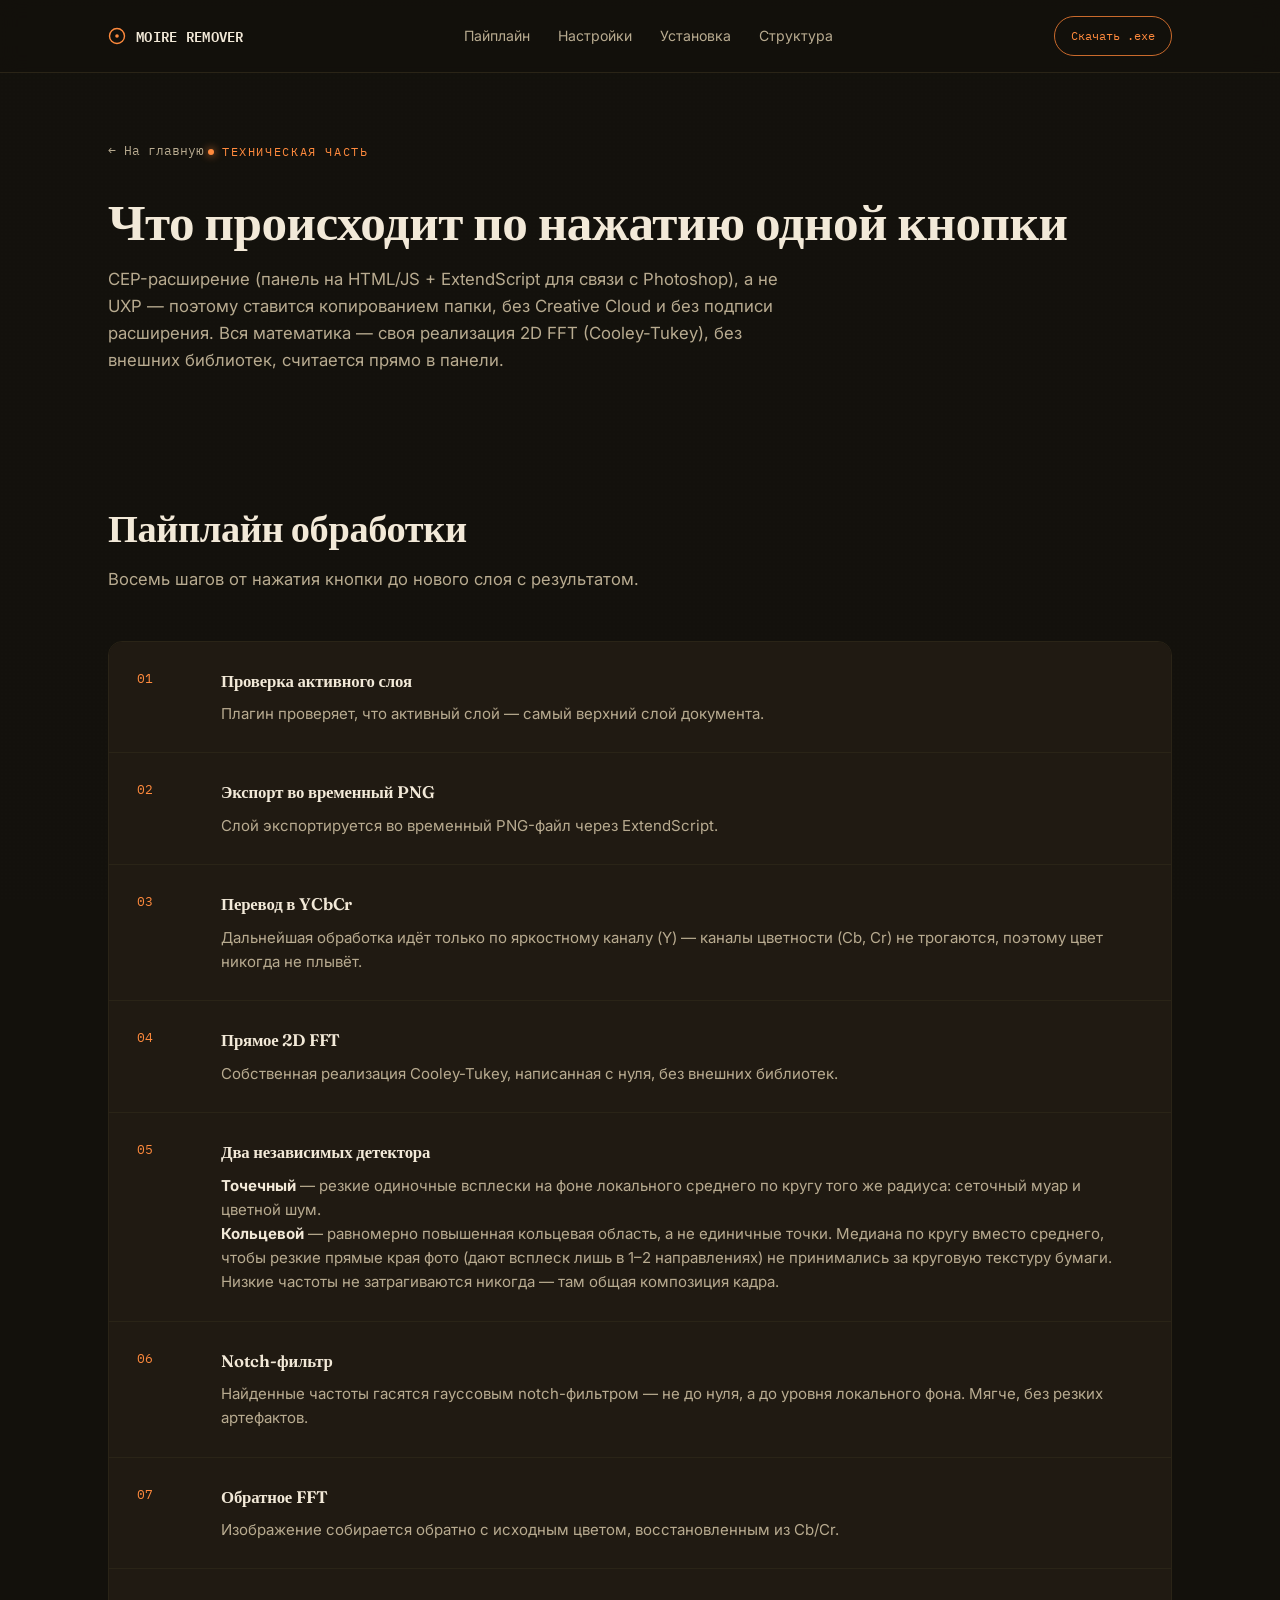
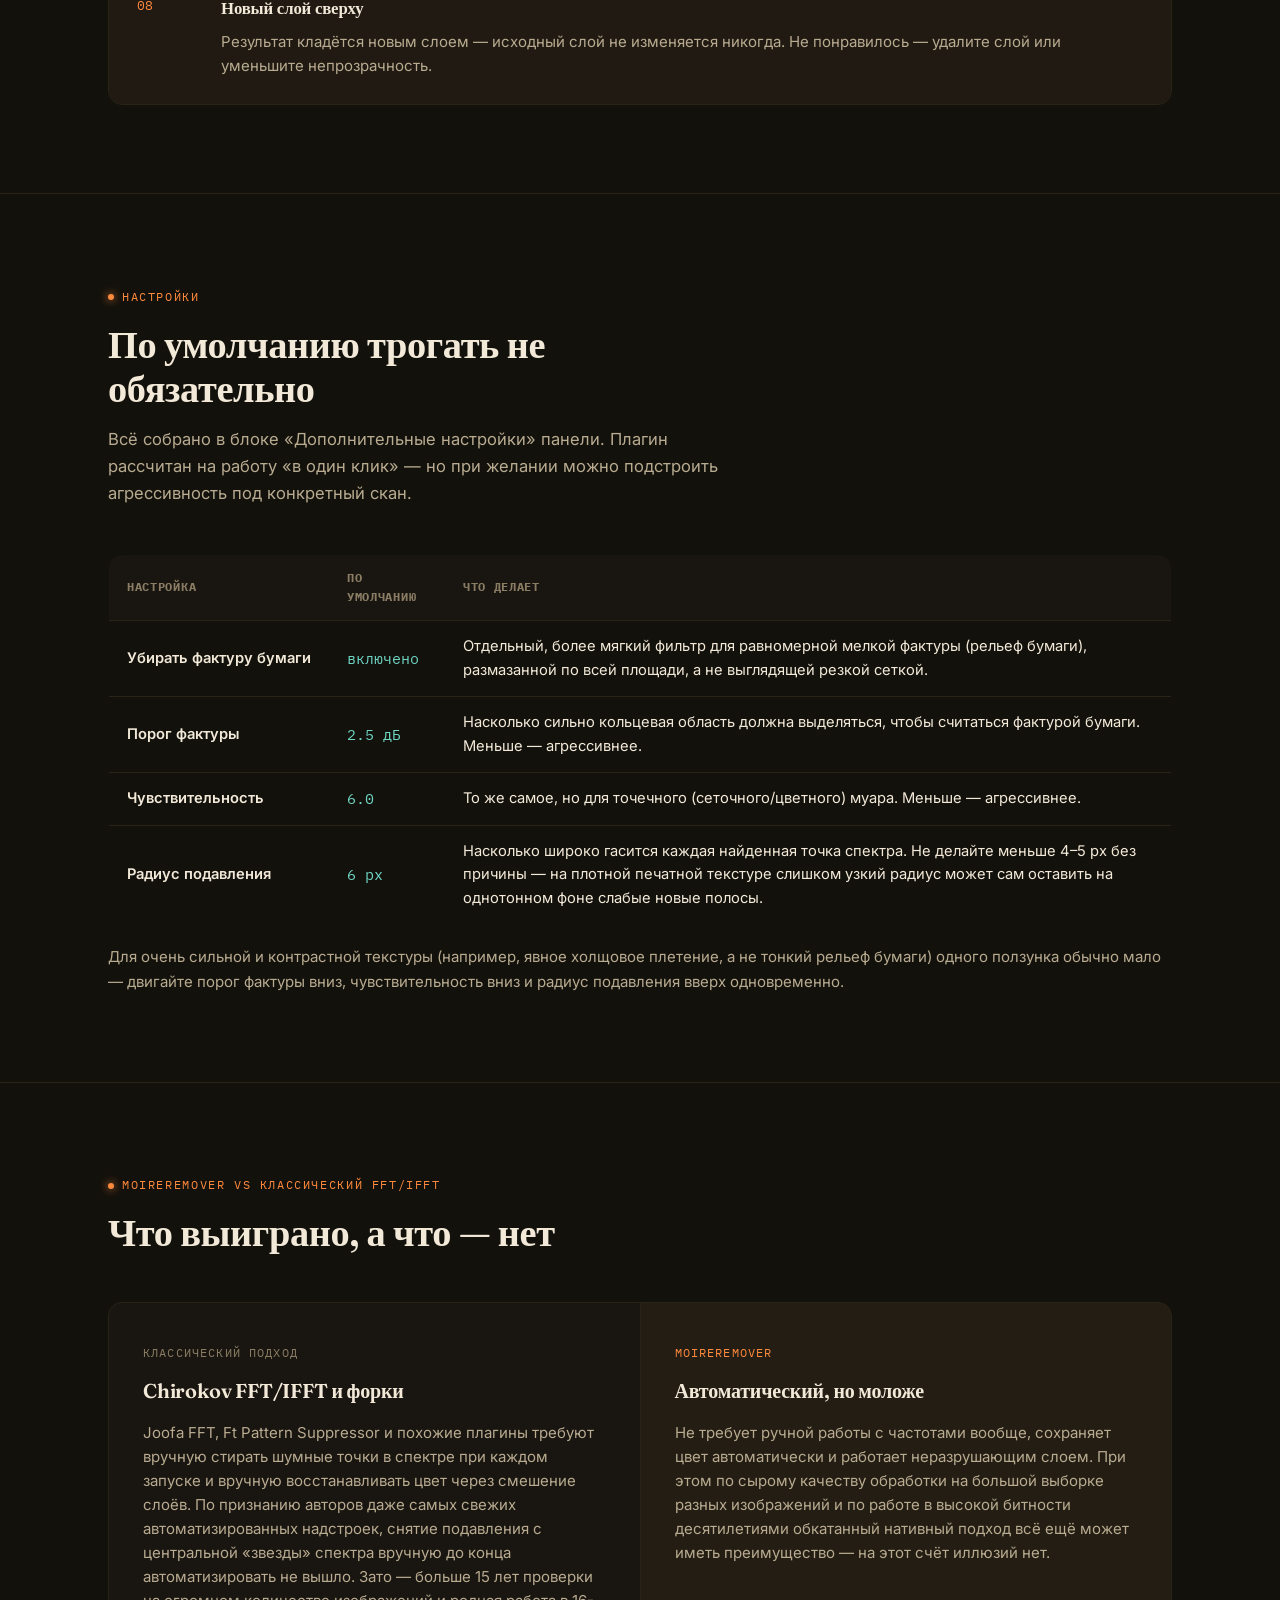
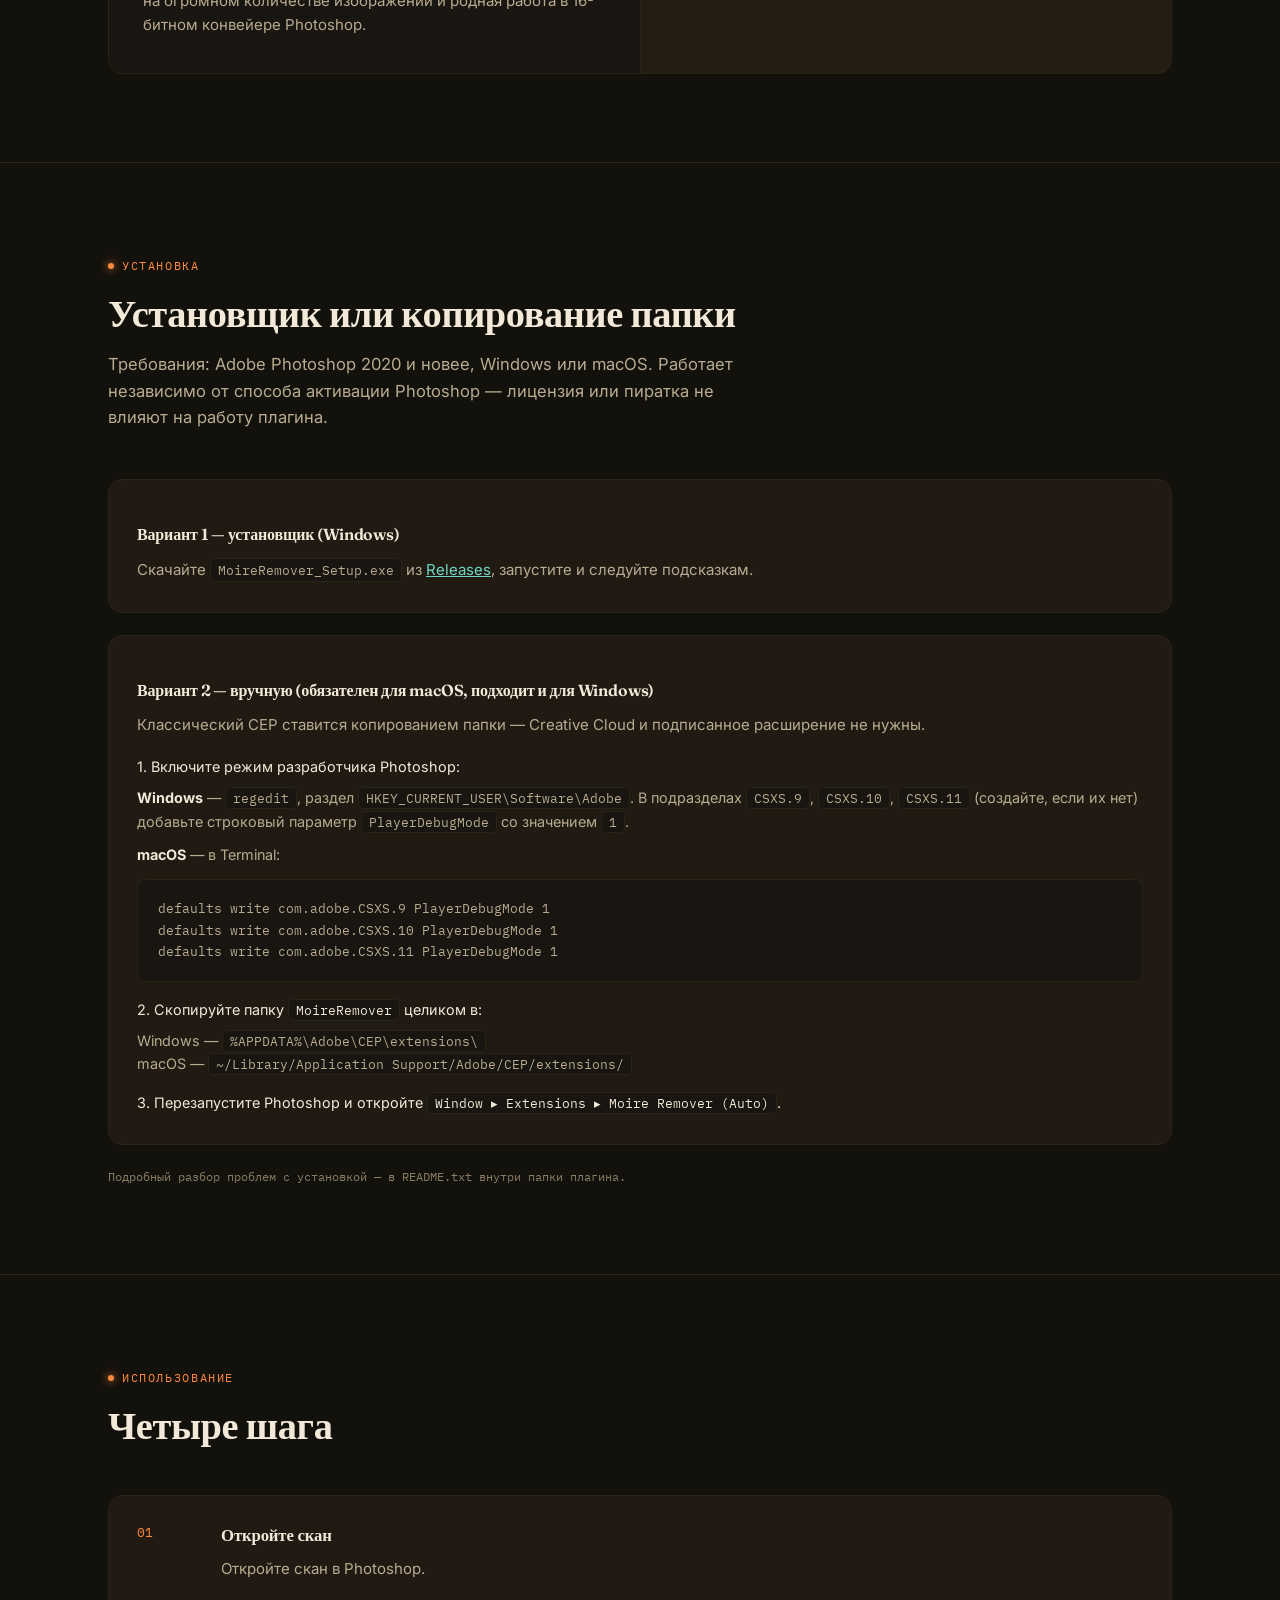
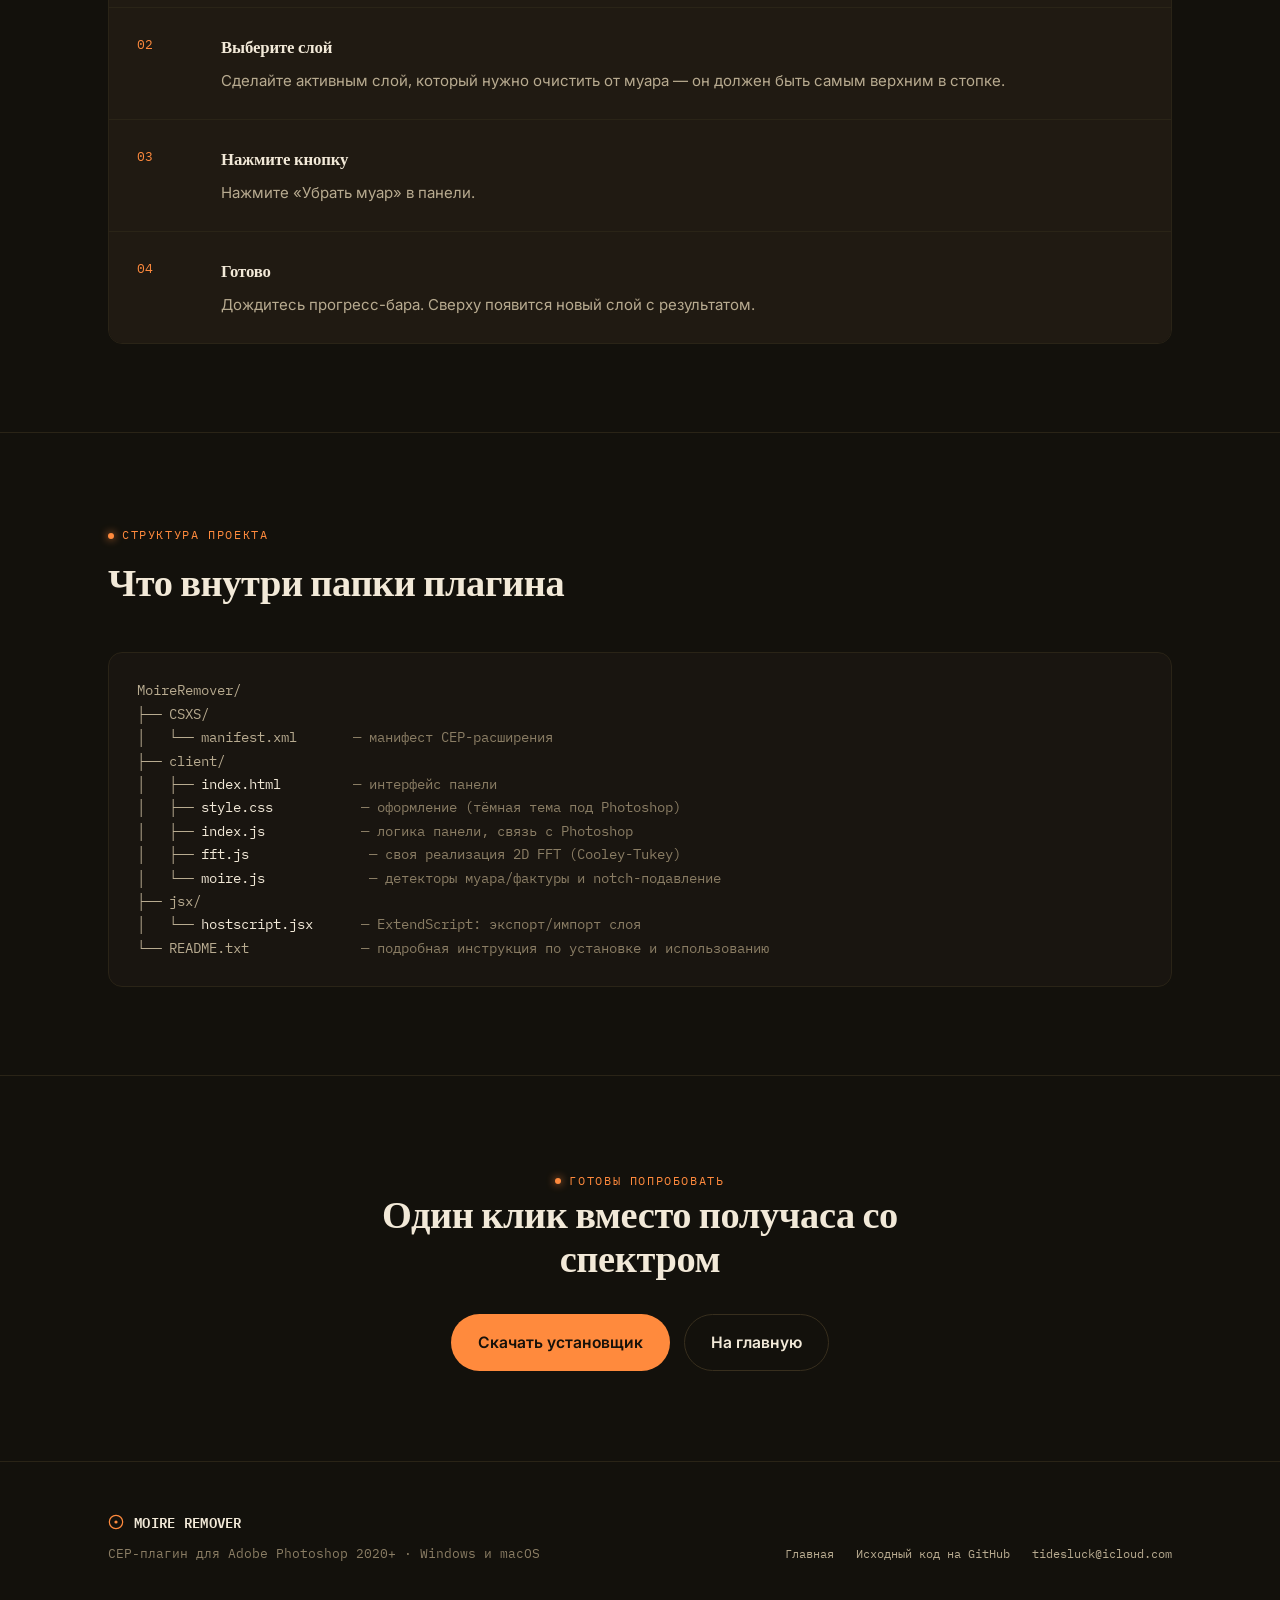
==== tech.html @ 836b85b0 "Add files via upload" ====
<!DOCTYPE html>
<html lang="ru">
<head>
<meta charset="UTF-8">
<meta name="viewport" content="width=device-width, initial-scale=1.0">
<title>Как устроен MoireRemover — техническая часть</title>
<meta name="description" content="Архитектура CEP-плагина MoireRemover: 2D FFT, точечный и кольцевой детекторы муара, notch-фильтр, настройки и установка.">
<link rel="preconnect" href="https://fonts.googleapis.com">
<link rel="preconnect" href="https://fonts.gstatic.com" crossorigin>
<link href="https://fonts.googleapis.com/css2?family=Fraunces:opsz,wght@9..144,380..620&family=Inter:wght@400;500;600;700&family=IBM+Plex+Mono:wght@400;500;600&display=swap" rel="stylesheet">
<link rel="stylesheet" href="style.css">
</head>
<body>

<nav class="nav">
  <div class="wrap">
    <a href="index.html" class="nav-logo">
      <span class="dot-mark">
        <svg width="18" height="18" viewBox="0 0 18 18"><circle cx="9" cy="9" r="7.5" fill="none" stroke="var(--amber)" stroke-width="1.4"/><circle cx="9" cy="9" r="1.8" fill="var(--amber)"/></svg>
      </span>
      MOIRE&nbsp;REMOVER
    </a>
    <ul class="nav-links">
      <li><a href="#pipeline">Пайплайн</a></li>
      <li><a href="#settings">Настройки</a></li>
      <li><a href="#install">Установка</a></li>
      <li><a href="#structure">Структура</a></li>
    </ul>
    <a class="nav-cta" data-download href="#" download>Скачать .exe</a>
  </div>
</nav>

<header class="tech-hero">
  <div class="wrap">
    <a class="back-link" href="index.html">← На главную</a>
    <span class="eyebrow">Техническая часть</span>
    <h1>Что происходит по нажатию одной кнопки</h1>
    <p>CEP-расширение (панель на HTML/JS + ExtendScript для связи с
      Photoshop), а не UXP — поэтому ставится копированием папки, без
      Creative Cloud и без подписи расширения. Вся математика — своя
      реализация 2D FFT (Cooley-Tukey), без внешних библиотек, считается
      прямо в панели.</p>
  </div>
</header>

<main>
  <section id="pipeline">
    <div class="wrap">
      <div class="section-head reveal">
        <h2>Пайплайн обработки</h2>
        <p>Восемь шагов от нажатия кнопки до нового слоя с результатом.</p>
      </div>
      <div class="flow reveal">
        <div class="flow-step">
          <div class="num"></div>
          <div>
            <h3>Проверка активного слоя</h3>
            <p>Плагин проверяет, что активный слой — самый верхний слой документа.</p>
          </div>
        </div>
        <div class="flow-step">
          <div class="num"></div>
          <div>
            <h3>Экспорт во временный PNG</h3>
            <p>Слой экспортируется во временный PNG-файл через ExtendScript.</p>
          </div>
        </div>
        <div class="flow-step">
          <div class="num"></div>
          <div>
            <h3>Перевод в YCbCr</h3>
            <p>Дальнейшая обработка идёт только по яркостному каналу (Y) —
              каналы цветности (Cb, Cr) не трогаются, поэтому цвет никогда не плывёт.</p>
          </div>
        </div>
        <div class="flow-step">
          <div class="num"></div>
          <div>
            <h3>Прямое 2D FFT</h3>
            <p>Собственная реализация Cooley-Tukey, написанная с нуля, без внешних библиотек.</p>
          </div>
        </div>
        <div class="flow-step">
          <div class="num"></div>
          <div>
            <h3>Два независимых детектора</h3>
            <p><b style="color:var(--ink)">Точечный</b> — резкие одиночные всплески на фоне
              локального среднего по кругу того же радиуса: сеточный муар и цветной шум.<br>
              <b style="color:var(--ink)">Кольцевой</b> — равномерно повышенная кольцевая
              область, а не единичные точки. Медиана по кругу вместо среднего, чтобы
              резкие прямые края фото (дают всплеск лишь в 1–2 направлениях) не принимались
              за круговую текстуру бумаги. Низкие частоты не затрагиваются никогда — там
              общая композиция кадра.</p>
          </div>
        </div>
        <div class="flow-step">
          <div class="num"></div>
          <div>
            <h3>Notch-фильтр</h3>
            <p>Найденные частоты гасятся гауссовым notch-фильтром — не до нуля, а до уровня
              локального фона. Мягче, без резких артефактов.</p>
          </div>
        </div>
        <div class="flow-step">
          <div class="num"></div>
          <div>
            <h3>Обратное FFT</h3>
            <p>Изображение собирается обратно с исходным цветом, восстановленным из Cb/Cr.</p>
          </div>
        </div>
        <div class="flow-step">
          <div class="num"></div>
          <div>
            <h3>Новый слой сверху</h3>
            <p>Результат кладётся новым слоем — исходный слой не изменяется никогда.
              Не понравилось — удалите слой или уменьшите непрозрачность.</p>
          </div>
        </div>
      </div>
    </div>
  </section>

  <hr class="divider">

  <section id="settings">
    <div class="wrap">
      <div class="section-head reveal">
        <span class="eyebrow">Настройки</span>
        <h2>По умолчанию трогать не обязательно</h2>
        <p>Всё собрано в блоке «Дополнительные настройки» панели. Плагин
          рассчитан на работу «в один клик» — но при желании можно
          подстроить агрессивность под конкретный скан.</p>
      </div>
      <table class="spec-table reveal">
        <thead>
          <tr><th>Настройка</th><th>По умолчанию</th><th>Что делает</th></tr>
        </thead>
        <tbody>
          <tr>
            <td>Убирать фактуру бумаги</td>
            <td class="mono">включено</td>
            <td>Отдельный, более мягкий фильтр для равномерной мелкой фактуры (рельеф
              бумаги), размазанной по всей площади, а не выглядящей резкой сеткой.</td>
          </tr>
          <tr>
            <td>Порог фактуры</td>
            <td class="mono">2.5 дБ</td>
            <td>Насколько сильно кольцевая область должна выделяться, чтобы считаться
              фактурой бумаги. Меньше — агрессивнее.</td>
          </tr>
          <tr>
            <td>Чувствительность</td>
            <td class="mono">6.0</td>
            <td>То же самое, но для точечного (сеточного/цветного) муара. Меньше — агрессивнее.</td>
          </tr>
          <tr>
            <td>Радиус подавления</td>
            <td class="mono">6 px</td>
            <td>Насколько широко гасится каждая найденная точка спектра. Не делайте
              меньше 4–5 px без причины — на плотной печатной текстуре слишком узкий
              радиус может сам оставить на однотонном фоне слабые новые полосы.</td>
          </tr>
        </tbody>
      </table>
      <p class="reveal" style="margin-top:20px; font-size:0.94rem;">
        Для очень сильной и контрастной текстуры (например, явное холщовое плетение,
        а не тонкий рельеф бумаги) одного ползунка обычно мало — двигайте порог
        фактуры вниз, чувствительность вниз и радиус подавления вверх одновременно.
      </p>
    </div>
  </section>

  <hr class="divider">

  <section id="vs-classic">
    <div class="wrap">
      <div class="section-head reveal">
        <span class="eyebrow">MoireRemover vs классический FFT/IFFT</span>
        <h2>Что выиграно, а что — нет</h2>
      </div>
      <div class="split reveal">
        <div class="split-col">
          <span class="tag">Классический подход</span>
          <h3>Chirokov FFT/IFFT и форки</h3>
          <p style="margin-top:14px; font-size:0.94rem;">Joofa FFT, Ft Pattern Suppressor и
            похожие плагины требуют вручную стирать шумные точки в спектре при каждом
            запуске и вручную восстанавливать цвет через смешение слоёв. По признанию
            авторов даже самых свежих автоматизированных надстроек, снятие подавления
            с центральной «звезды» спектра вручную до конца автоматизировать не вышло.
            Зато — больше 15 лет проверки на огромном количестве изображений и родная
            работа в 16-битном конвейере Photoshop.</p>
        </div>
        <div class="split-col is-new">
          <span class="tag">MoireRemover</span>
          <h3>Автоматический, но моложе</h3>
          <p style="margin-top:14px; font-size:0.94rem;">Не требует ручной работы с
            частотами вообще, сохраняет цвет автоматически и работает неразрушающим
            слоем. При этом по сырому качеству обработки на большой выборке разных
            изображений и по работе в высокой битности десятилетиями обкатанный
            нативный подход всё ещё может иметь преимущество — на этот счёт иллюзий нет.</p>
        </div>
      </div>
    </div>
  </section>

  <hr class="divider">

  <section id="install">
    <div class="wrap">
      <div class="section-head reveal">
        <span class="eyebrow">Установка</span>
        <h2>Установщик или копирование папки</h2>
        <p>Требования: Adobe Photoshop 2020 и новее, Windows или macOS.
          Работает независимо от способа активации Photoshop — лицензия
          или пиратка не влияют на работу плагина.</p>
      </div>

      <div class="install-steps reveal">
        <div class="cap-card">
          <h3>Вариант 1 — установщик (Windows)</h3>
          <p style="margin-top:10px; font-size:0.94rem;">Скачайте
            <span class="inline-code">MoireRemover_Setup.exe</span> из
            <a data-releases href="#" style="color:var(--cyan)">Releases</a>,
            запустите и следуйте подсказкам.</p>
        </div>

        <div class="cap-card">
          <h3>Вариант 2 — вручную (обязателен для macOS, подходит и для Windows)</h3>
          <p style="margin-top:10px; font-size:0.94rem;">Классический CEP ставится
            копированием папки — Creative Cloud и подписанное расширение не нужны.</p>

          <p style="margin-top:18px; font-size:0.9rem; color:var(--ink);">1. Включите режим разработчика Photoshop:</p>
          <p style="margin-top:8px; font-size:0.9rem;"><b style="color:var(--ink);">Windows</b> —
            <span class="inline-code">regedit</span>, раздел
            <span class="inline-code">HKEY_CURRENT_USER\Software\Adobe</span>. В подразделах
            <span class="inline-code">CSXS.9</span>, <span class="inline-code">CSXS.10</span>,
            <span class="inline-code">CSXS.11</span> (создайте, если их нет) добавьте
            строковый параметр <span class="inline-code">PlayerDebugMode</span> со значением
            <span class="inline-code">1</span>.</p>
          <p style="margin-top:10px; font-size:0.9rem;"><b style="color:var(--ink);">macOS</b> — в Terminal:</p>
<pre>defaults write com.adobe.CSXS.9 PlayerDebugMode 1
defaults write com.adobe.CSXS.10 PlayerDebugMode 1
defaults write com.adobe.CSXS.11 PlayerDebugMode 1</pre>

          <p style="margin-top:16px; font-size:0.9rem; color:var(--ink);">2. Скопируйте папку
            <span class="inline-code">MoireRemover</span> целиком в:</p>
          <p style="margin-top:8px; font-size:0.9rem;">Windows —
            <span class="inline-code">%APPDATA%\Adobe\CEP\extensions\</span><br>
            macOS —
            <span class="inline-code">~/Library/Application Support/Adobe/CEP/extensions/</span></p>

          <p style="margin-top:16px; font-size:0.9rem; color:var(--ink);">3. Перезапустите Photoshop
            и откройте <span class="inline-code">Window ▸ Extensions ▸ Moire Remover (Auto)</span>.</p>
        </div>

        <p class="btn-note">Подробный разбор проблем с установкой — в README.txt внутри папки плагина.</p>
      </div>
    </div>
  </section>

  <hr class="divider">

  <section id="usage">
    <div class="wrap">
      <div class="section-head reveal">
        <span class="eyebrow">Использование</span>
        <h2>Четыре шага</h2>
      </div>
      <div class="flow reveal">
        <div class="flow-step"><div class="num"></div><div><h3>Откройте скан</h3><p>Откройте скан в Photoshop.</p></div></div>
        <div class="flow-step"><div class="num"></div><div><h3>Выберите слой</h3><p>Сделайте активным слой, который нужно очистить от муара — он должен быть самым верхним в стопке.</p></div></div>
        <div class="flow-step"><div class="num"></div><div><h3>Нажмите кнопку</h3><p>Нажмите «Убрать муар» в панели.</p></div></div>
        <div class="flow-step"><div class="num"></div><div><h3>Готово</h3><p>Дождитесь прогресс-бара. Сверху появится новый слой с результатом.</p></div></div>
      </div>
    </div>
  </section>

  <hr class="divider">

  <section id="structure">
    <div class="wrap">
      <div class="section-head reveal">
        <span class="eyebrow">Структура проекта</span>
        <h2>Что внутри папки плагина</h2>
      </div>
      <div class="tree reveal">MoireRemover/
├── CSXS/
│   └── manifest.xml       <span class="cmt">— манифест CEP-расширения</span>
├── client/
│   ├── <span class="path">index.html</span>         <span class="cmt">— интерфейс панели</span>
│   ├── <span class="path">style.css</span>           <span class="cmt">— оформление (тёмная тема под Photoshop)</span>
│   ├── <span class="path">index.js</span>            <span class="cmt">— логика панели, связь с Photoshop</span>
│   ├── <span class="path">fft.js</span>               <span class="cmt">— своя реализация 2D FFT (Cooley-Tukey)</span>
│   └── <span class="path">moire.js</span>             <span class="cmt">— детекторы муара/фактуры и notch-подавление</span>
├── jsx/
│   └── <span class="path">hostscript.jsx</span>      <span class="cmt">— ExtendScript: экспорт/импорт слоя</span>
└── README.txt              <span class="cmt">— подробная инструкция по установке и использованию</span></div>
    </div>
  </section>
</main>

<section class="cta-band">
  <div class="wrap">
    <span class="eyebrow">Готовы попробовать</span>
    <h2 class="reveal">Один клик вместо получаса со спектром</h2>
    <div class="btn-row reveal">
      <a class="btn btn-primary" data-download href="#" download>Скачать установщик</a>
      <a class="btn btn-ghost" href="index.html">На главную</a>
    </div>
  </div>
</section>

<footer>
  <div class="wrap footer-grid">
    <div>
      <div class="nav-logo" style="margin-bottom:10px;">
        <svg width="16" height="16" viewBox="0 0 18 18"><circle cx="9" cy="9" r="7.5" fill="none" stroke="var(--amber)" stroke-width="1.4"/><circle cx="9" cy="9" r="1.8" fill="var(--amber)"/></svg>
        MOIRE&nbsp;REMOVER
      </div>
      <p class="footer-mark">CEP-плагин для Adobe Photoshop 2020+ · Windows и macOS</p>
    </div>
    <ul class="footer-links">
      <li><a href="index.html">Главная</a></li>
      <li><a data-repo href="#">Исходный код на GitHub</a></li>
      <li><a href="mailto:tidesluck@icloud.com">tidesluck@icloud.com</a></li>
    </ul>
  </div>
</footer>

<script src="script.js"></script>
</body>
</html>
---- style.css ----
/* ============================================================
   MoireRemover — design tokens
   ============================================================ */
:root{
  --bg:        #13110c;
  --bg-soft:   #191510;
  --card:      #201a12;
  --card-2:    #241d13;
  --line:      #382f1e;
  --line-soft: #2a2417;

  --ink:       #f2e9d8;
  --ink-dim:   #b8ab90;
  --ink-faint: #8a7d64;

  --amber:     #ff8a3d;
  --amber-dim: #c96a2c;
  --cyan:      #6fd6c4;

  --serif:  "Fraunces", "Georgia", serif;
  --sans:   "Inter", -apple-system, "Segoe UI", sans-serif;
  --mono:   "IBM Plex Mono", "SFMono-Regular", Menlo, monospace;

  --radius: 14px;
  --radius-sm: 8px;

  --wrap: 1120px;
}

*, *::before, *::after{ box-sizing: border-box; }

html{ scroll-behavior: smooth; }
@media (prefers-reduced-motion: reduce){
  html{ scroll-behavior: auto; }
  *, *::before, *::after{
    animation-duration: 0.001ms !important;
    animation-iteration-count: 1 !important;
    transition-duration: 0.001ms !important;
    scroll-behavior: auto !important;
  }
}

body{
  margin: 0;
  background: var(--bg);
  color: var(--ink);
  font-family: var(--sans);
  font-size: 16px;
  line-height: 1.6;
  -webkit-font-smoothing: antialiased;
  position: relative;
}

/* faint halftone grain across the whole page — a quiet nod to the
   scanned-paper texture the plugin itself removes */
body::before{
  content: "";
  position: fixed;
  inset: 0;
  pointer-events: none;
  z-index: 0;
  background-image: radial-gradient(rgba(242,233,216,0.05) 1px, transparent 1px);
  background-size: 4px 4px;
  mix-blend-mode: overlay;
}

img{ max-width: 100%; display: block; }
a{ color: inherit; }

.wrap{
  max-width: var(--wrap);
  margin: 0 auto;
  padding: 0 28px;
  position: relative;
  z-index: 1;
}

/* ---------- type ---------- */
h1, h2, h3{
  font-family: var(--serif);
  font-weight: 600;
  letter-spacing: -0.01em;
  margin: 0;
  color: var(--ink);
}
h1{ font-size: clamp(2.6rem, 5.4vw, 4.6rem); line-height: 1.04; font-weight: 560; }
h2{ font-size: clamp(1.7rem, 3vw, 2.5rem); line-height: 1.15; }
h3{ font-size: 1.25rem; font-weight: 620; }

p{ margin: 0; color: var(--ink-dim); }

.eyebrow{
  font-family: var(--mono);
  font-size: 0.72rem;
  letter-spacing: 0.14em;
  text-transform: uppercase;
  color: var(--amber);
  display: inline-flex;
  align-items: center;
  gap: 8px;
}
.eyebrow::before{
  content: "";
  width: 6px; height: 6px;
  background: var(--amber);
  border-radius: 50%;
  display: inline-block;
  box-shadow: 0 0 8px var(--amber);
}

/* ---------- nav ---------- */
.nav{
  position: sticky; top: 0; z-index: 40;
  background: rgba(19,17,12,0.82);
  backdrop-filter: blur(10px);
  border-bottom: 1px solid var(--line-soft);
}
.nav .wrap{
  display: flex; align-items: center; justify-content: space-between;
  padding-top: 16px; padding-bottom: 16px;
}
.nav-logo{
  font-family: var(--mono);
  font-size: 0.9rem;
  letter-spacing: 0.02em;
  font-weight: 600;
  display: flex; align-items: center; gap: 10px;
  text-decoration: none;
}
.nav-logo .dot-mark{ display:flex; }
.nav-links{
  display: flex; gap: 28px; align-items: center;
  font-size: 0.88rem; color: var(--ink-dim);
  list-style: none; margin: 0; padding: 0;
}
.nav-links a{ text-decoration: none; color: var(--ink-dim); transition: color .2s; }
.nav-links a:hover, .nav-links a:focus-visible{ color: var(--amber); }
.nav-cta{
  font-family: var(--mono);
  font-size: 0.78rem;
  padding: 9px 16px;
  border: 1px solid var(--amber-dim);
  border-radius: 100px;
  color: var(--amber) !important;
  text-decoration: none;
  transition: background .2s, color .2s;
  white-space: nowrap;
}
.nav-cta:hover, .nav-cta:focus-visible{ background: var(--amber); color: #14110b !important; }

/* ---------- buttons ---------- */
.btn{
  display: inline-flex; align-items: center; gap: 10px;
  font-family: var(--sans);
  font-weight: 600;
  font-size: 0.98rem;
  padding: 15px 26px;
  border-radius: 100px;
  text-decoration: none;
  border: 1px solid transparent;
  cursor: pointer;
  transition: transform .15s ease, background .2s, border-color .2s, color .2s;
}
.btn:active{ transform: translateY(1px); }
.btn-primary{
  background: var(--amber);
  color: #17110a;
}
.btn-primary:hover, .btn-primary:focus-visible{ background: #ffa561; }
.btn-primary svg{ flex: none; }
.btn-ghost{
  background: transparent;
  border-color: var(--line);
  color: var(--ink);
}
.btn-ghost:hover, .btn-ghost:focus-visible{ border-color: var(--ink-dim); }

.btn-row{ display: flex; gap: 14px; flex-wrap: wrap; align-items: center; }
.btn-note{
  font-family: var(--mono);
  font-size: 0.76rem;
  color: var(--ink-faint);
}

/* ---------- hero ---------- */
.hero{
  padding: 76px 0 40px;
  position: relative;
  overflow: hidden;
}
.hero-grid{
  display: grid;
  grid-template-columns: 1.05fr 0.95fr;
  gap: 56px;
  align-items: center;
}
.hero h1{ margin-top: 18px; }
.hero-sub{
  margin-top: 22px;
  font-size: 1.1rem;
  max-width: 46ch;
  color: var(--ink-dim);
}
.hero .btn-row{ margin-top: 32px; }

.badge-strip{
  margin-top: 34px;
  display: flex; flex-wrap: wrap; gap: 10px 22px;
  font-family: var(--mono);
  font-size: 0.74rem;
  color: var(--ink-faint);
  letter-spacing: 0.02em;
}
.badge-strip span{ display: flex; align-items: center; gap: 7px; }
.badge-strip span::before{
  content: "";
  width: 5px; height: 5px;
  border-radius: 50%;
  background: var(--cyan);
  flex: none;
}

/* ---------- spectrum signature visual ---------- */
.spectrum{
  position: relative;
  aspect-ratio: 1 / 1;
  max-width: 460px;
  margin: 0 auto;
  border-radius: 50%;
}
.spectrum svg{ width: 100%; height: 100%; display: block; }
.spectrum-caption{
  position: absolute;
  left: 50%; bottom: -6px;
  transform: translate(-50%, 100%);
  font-family: var(--mono);
  font-size: 0.7rem;
  color: var(--ink-faint);
  letter-spacing: 0.08em;
  text-transform: uppercase;
  white-space: nowrap;
}
.spec-ring{ animation: spin 60s linear infinite; transform-origin: 200px 200px; }
.spec-noise circle{ animation: flicker 3.2s ease-in-out infinite; }
.spec-noise circle:nth-child(odd){ animation-delay: -1.1s; }
.spec-noise circle:nth-child(3n){ animation-delay: -2s; }
@keyframes spin{ to{ transform: rotate(360deg); } }
@keyframes flicker{
  0%, 100%{ opacity: 0.85; }
  50%{ opacity: 0.15; }
}

/* ---------- sections ---------- */
section{ padding: 88px 0; position: relative; z-index: 1; }
.section-head{
  max-width: 640px;
  margin-bottom: 48px;
}
.section-head h2{ margin-top: 14px; }
.section-head p{ margin-top: 16px; font-size: 1.04rem; }

.divider{
  border: none;
  border-top: 1px solid var(--line-soft);
  margin: 0;
}

/* ---------- capability cards ---------- */
.cap-grid{
  display: grid;
  grid-template-columns: repeat(2, 1fr);
  gap: 20px;
}
.cap-card{
  background: var(--card);
  border: 1px solid var(--line-soft);
  border-radius: var(--radius);
  padding: 30px 28px;
}
.cap-card .tag{
  font-family: var(--mono);
  font-size: 0.7rem;
  letter-spacing: 0.1em;
  text-transform: uppercase;
  color: var(--cyan);
}
.cap-card h3{ margin-top: 12px; }
.cap-card p{ margin-top: 10px; font-size: 0.96rem; }
.cap-card .mini-spec{ margin-top: 20px; }

/* small inline spectrum icons inside cards */
.mini-spec svg{ width: 100%; height: 76px; display:block; }

/* ---------- compare slider ---------- */
.compare-block{ margin-bottom: 64px; }
.compare-block:last-child{ margin-bottom: 0; }
.compare-label{
  font-family: var(--mono);
  font-size: 0.78rem;
  color: var(--ink-faint);
  margin-bottom: 12px;
  display: flex;
  justify-content: space-between;
}
.compare{
  position: relative;
  border-radius: var(--radius);
  overflow: hidden;
  border: 1px solid var(--line-soft);
  aspect-ratio: 3 / 2;
  background: var(--card);
  touch-action: pan-y;
}
.compare img{
  position: absolute; inset: 0;
  width: 100%; height: 100%;
  object-fit: cover;
  user-select: none;
  -webkit-user-drag: none;
}
.compare .img-after{ z-index: 1; }
.compare .img-before{
  z-index: 2;
  clip-path: inset(0 50% 0 0);
}
.compare-tag{
  position: absolute; top: 14px;
  font-family: var(--mono);
  font-size: 0.68rem;
  letter-spacing: 0.08em;
  text-transform: uppercase;
  padding: 5px 10px;
  border-radius: 100px;
  background: rgba(19,17,12,0.72);
  color: var(--ink);
  z-index: 3;
  backdrop-filter: blur(4px);
}
.compare-tag.before{ left: 14px; }
.compare-tag.after{ right: 14px; }
.compare-handle{
  position: absolute; top: 0; bottom: 0;
  left: 50%;
  width: 0;
  z-index: 4;
  pointer-events: none;
}
.compare-handle::before{
  content: "";
  position: absolute; top: 0; bottom: 0; left: -1px;
  width: 2px;
  background: var(--amber);
  box-shadow: 0 0 12px rgba(255,138,61,0.6);
}
.compare-handle::after{
  content: "↔";
  position: absolute; top: 50%; left: 50%;
  transform: translate(-50%, -50%);
  width: 38px; height: 38px;
  border-radius: 50%;
  background: var(--amber);
  color: #17110a;
  display: flex; align-items: center; justify-content: center;
  font-size: 1rem;
  box-shadow: 0 4px 18px rgba(0,0,0,0.4);
}
.compare-range{
  position: absolute; inset: 0;
  width: 100%; height: 100%;
  margin: 0;
  opacity: 0;
  cursor: ew-resize;
  z-index: 5;
  -webkit-appearance: none;
  appearance: none;
}

/* ---------- old vs new ---------- */
.split{
  display: grid;
  grid-template-columns: 1fr 1fr;
  gap: 1px;
  background: var(--line-soft);
  border: 1px solid var(--line-soft);
  border-radius: var(--radius);
  overflow: hidden;
}
.split-col{ background: var(--bg-soft); padding: 36px 34px; }
.split-col.is-new{ background: var(--card-2); }
.split-col .tag{
  font-family: var(--mono);
  font-size: 0.72rem;
  letter-spacing: 0.1em;
  text-transform: uppercase;
  color: var(--ink-faint);
}
.split-col.is-new .tag{ color: var(--amber); }
.split-col h3{ margin-top: 10px; }
.step-list{
  list-style: none; margin: 22px 0 0; padding: 0;
  display: flex; flex-direction: column; gap: 14px;
}
.step-list li{
  display: flex; gap: 14px;
  font-size: 0.95rem; color: var(--ink-dim);
}
.step-list .n{
  font-family: var(--mono);
  font-size: 0.78rem;
  color: var(--ink-faint);
  flex: none;
  padding-top: 2px;
}
.one-step{
  margin-top: 22px;
  font-family: var(--serif);
  font-size: 1.4rem;
  color: var(--ink);
}
.one-step span{ color: var(--amber); }

/* ---------- honesty / limits ---------- */
.limits{
  background: var(--card);
  border: 1px solid var(--line-soft);
  border-radius: var(--radius);
  padding: 40px 40px;
}
.limits ul{
  margin: 22px 0 0;
  padding: 0;
  list-style: none;
  display: flex; flex-direction: column; gap: 16px;
}
.limits li{
  padding-left: 22px;
  position: relative;
  font-size: 0.96rem;
  color: var(--ink-dim);
}
.limits li::before{
  content: "—";
  position: absolute; left: 0; color: var(--ink-faint);
}
.limits-more{
  margin-top: 26px;
  font-family: var(--mono);
  font-size: 0.84rem;
}
.limits-more a{ color: var(--cyan); text-decoration: none; border-bottom: 1px solid rgba(111,214,196,0.35); }
.limits-more a:hover{ border-color: var(--cyan); }

/* ---------- final cta ---------- */
.cta-band{
  border-top: 1px solid var(--line-soft);
  border-bottom: 1px solid var(--line-soft);
  padding: 90px 0;
  text-align: center;
}
.cta-band h2{ max-width: 22ch; margin: 0 auto; }
.cta-band p{ max-width: 50ch; margin: 18px auto 0; font-size: 1.05rem; }
.cta-band .btn-row{ justify-content: center; margin-top: 34px; }

/* ---------- footer ---------- */
footer{ padding: 48px 0 60px; }
.footer-grid{
  display: flex; justify-content: space-between; align-items: flex-end;
  flex-wrap: wrap; gap: 24px;
}
.footer-mark{
  font-family: var(--mono);
  font-size: 0.82rem;
  color: var(--ink-faint);
}
.footer-links{
  display: flex; gap: 22px;
  list-style: none; margin: 0; padding: 0;
  font-family: var(--mono);
  font-size: 0.78rem;
}
.footer-links a{ color: var(--ink-dim); text-decoration: none; }
.footer-links a:hover{ color: var(--amber); }

/* ---------- tech page extras ---------- */
.tech-hero{ padding: 64px 0 30px; }
.tech-hero h1{ font-size: clamp(2.2rem, 4vw, 3.2rem); margin-top: 14px; }
.tech-hero p{ margin-top: 18px; max-width: 62ch; font-size: 1.05rem; }

.flow{
  counter-reset: step;
  display: flex; flex-direction: column;
  border: 1px solid var(--line-soft);
  border-radius: var(--radius);
  overflow: hidden;
}
.flow-step{
  display: grid;
  grid-template-columns: 64px 1fr;
  gap: 20px;
  padding: 26px 28px;
  border-bottom: 1px solid var(--line-soft);
  background: var(--card);
}
.flow-step:last-child{ border-bottom: none; }
.flow-step .num{
  counter-increment: step;
  font-family: var(--mono);
  font-size: 0.82rem;
  color: var(--amber);
}
.flow-step .num::before{ content: counter(step, decimal-leading-zero); }
.flow-step h3{ font-size: 1.05rem; }
.flow-step p{ margin-top: 8px; font-size: 0.94rem; }

table.spec-table{
  width: 100%;
  border-collapse: collapse;
  font-size: 0.92rem;
  border: 1px solid var(--line-soft);
  border-radius: var(--radius);
  overflow: hidden;
}
.spec-table th, .spec-table td{
  text-align: left;
  padding: 14px 18px;
  border-bottom: 1px solid var(--line-soft);
}
.spec-table th{
  font-family: var(--mono);
  font-size: 0.72rem;
  letter-spacing: 0.06em;
  text-transform: uppercase;
  color: var(--ink-faint);
  background: var(--bg-soft);
}
.spec-table tr:last-child td{ border-bottom: none; }
.spec-table td:first-child{ color: var(--ink); font-weight: 600; white-space: nowrap; }
.spec-table td.mono{ font-family: var(--mono); color: var(--cyan); }

.tree{
  background: var(--bg-soft);
  border: 1px solid var(--line-soft);
  border-radius: var(--radius);
  padding: 26px 28px;
  font-family: var(--mono);
  font-size: 0.86rem;
  color: var(--ink-dim);
  white-space: pre;
  overflow-x: auto;
  line-height: 1.7;
}
.tree .path{ color: var(--ink); }
.tree .cmt{ color: var(--ink-faint); }

.install-steps{
  display: flex; flex-direction: column; gap: 22px;
}
.install-steps h3{ font-size: 1rem; }
code, .inline-code{
  font-family: var(--mono);
  font-size: 0.88em;
  background: var(--bg-soft);
  border: 1px solid var(--line-soft);
  border-radius: 5px;
  padding: 2px 7px;
}
pre{
  background: var(--bg-soft);
  border: 1px solid var(--line-soft);
  border-radius: var(--radius-sm);
  padding: 18px 20px;
  overflow-x: auto;
  font-family: var(--mono);
  font-size: 0.84rem;
  color: var(--ink-dim);
  line-height: 1.6;
}

.back-link{
  display: inline-flex; align-items: center; gap: 8px;
  font-family: var(--mono);
  font-size: 0.82rem;
  color: var(--ink-dim);
  text-decoration: none;
  margin-bottom: 20px;
}
.back-link:hover{ color: var(--amber); }

/* ---------- reveal ---------- */
.reveal{ opacity: 0; transform: translateY(14px); transition: opacity .6s ease, transform .6s ease; }
.reveal.is-visible{ opacity: 1; transform: translateY(0); }

/* ---------- responsive ---------- */
@media (max-width: 860px){
  .hero-grid{ grid-template-columns: 1fr; gap: 40px; }
  .hero{ padding-top: 52px; }
  .cap-grid{ grid-template-columns: 1fr; }
  .split{ grid-template-columns: 1fr; }
  .nav-links{ display: none; }
  section{ padding: 64px 0; }
  .flow-step{ grid-template-columns: 44px 1fr; padding: 20px; }
  .limits{ padding: 30px 24px; }
}
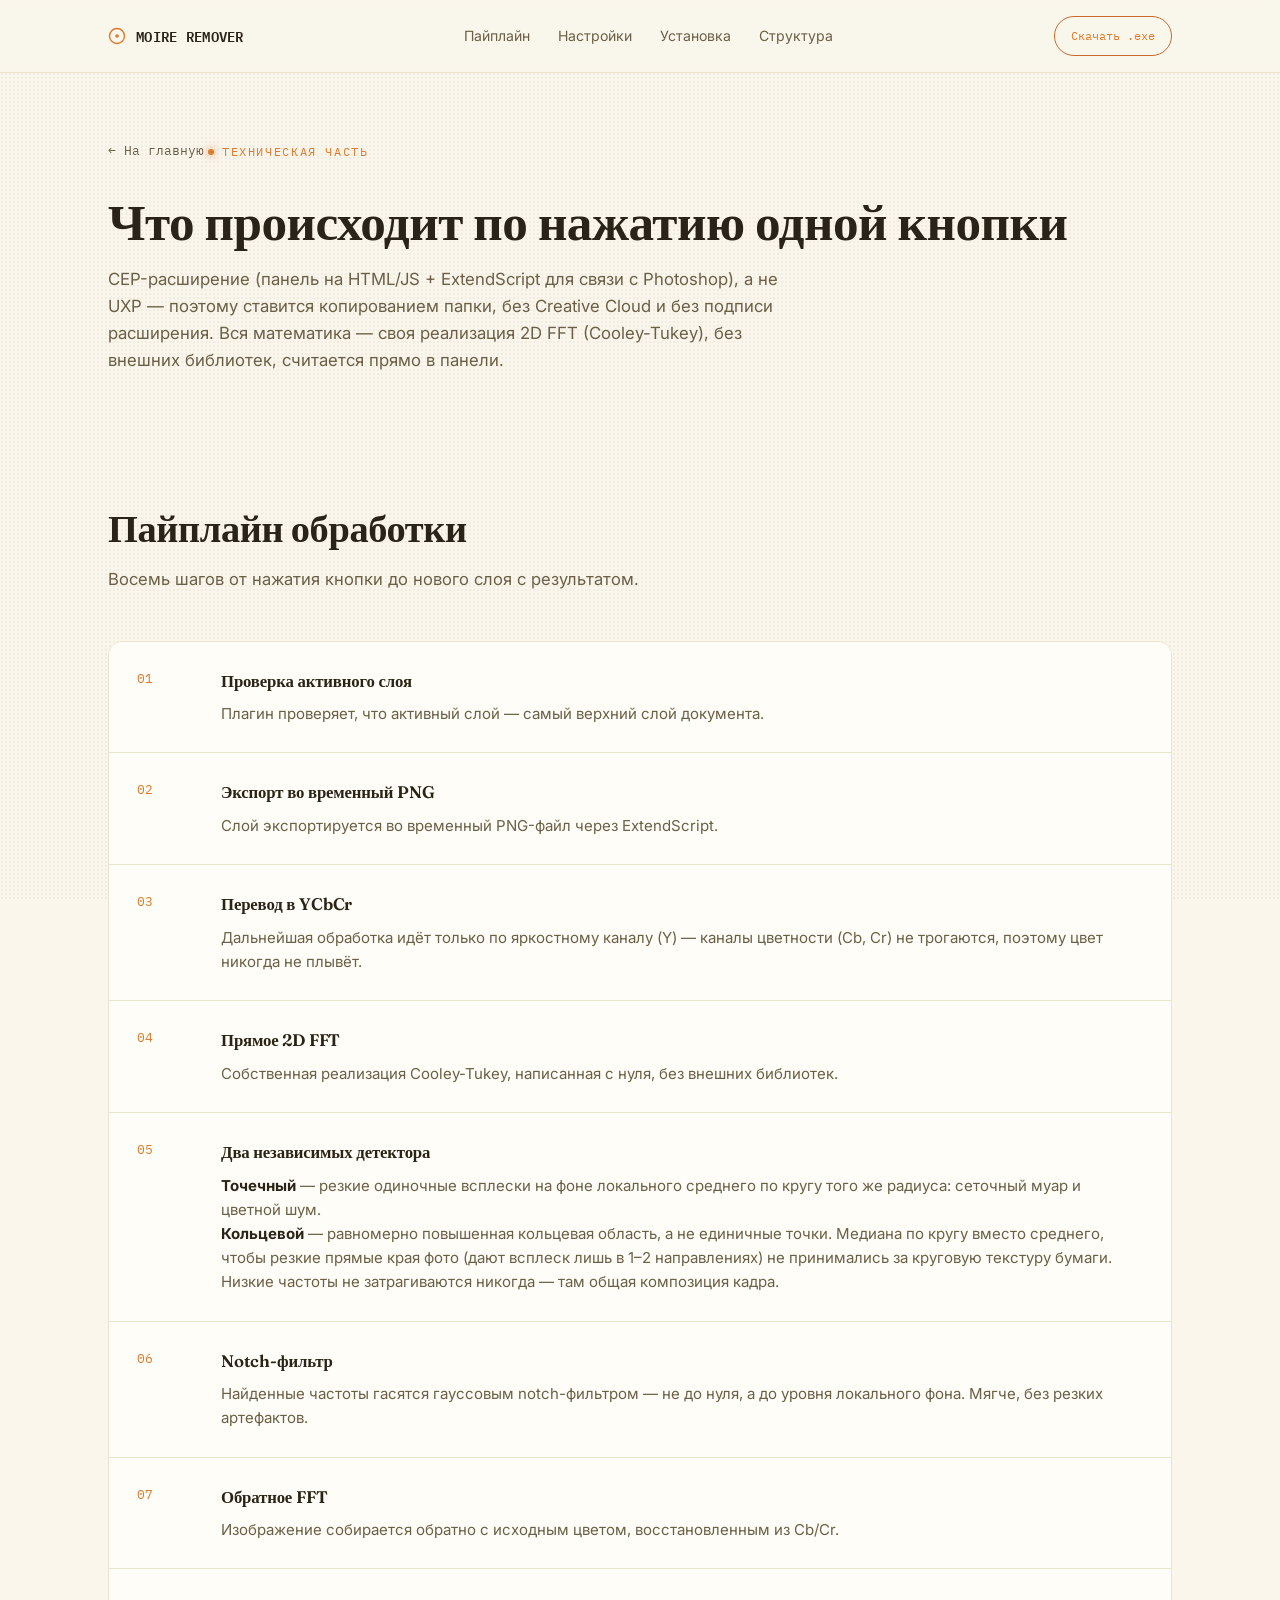
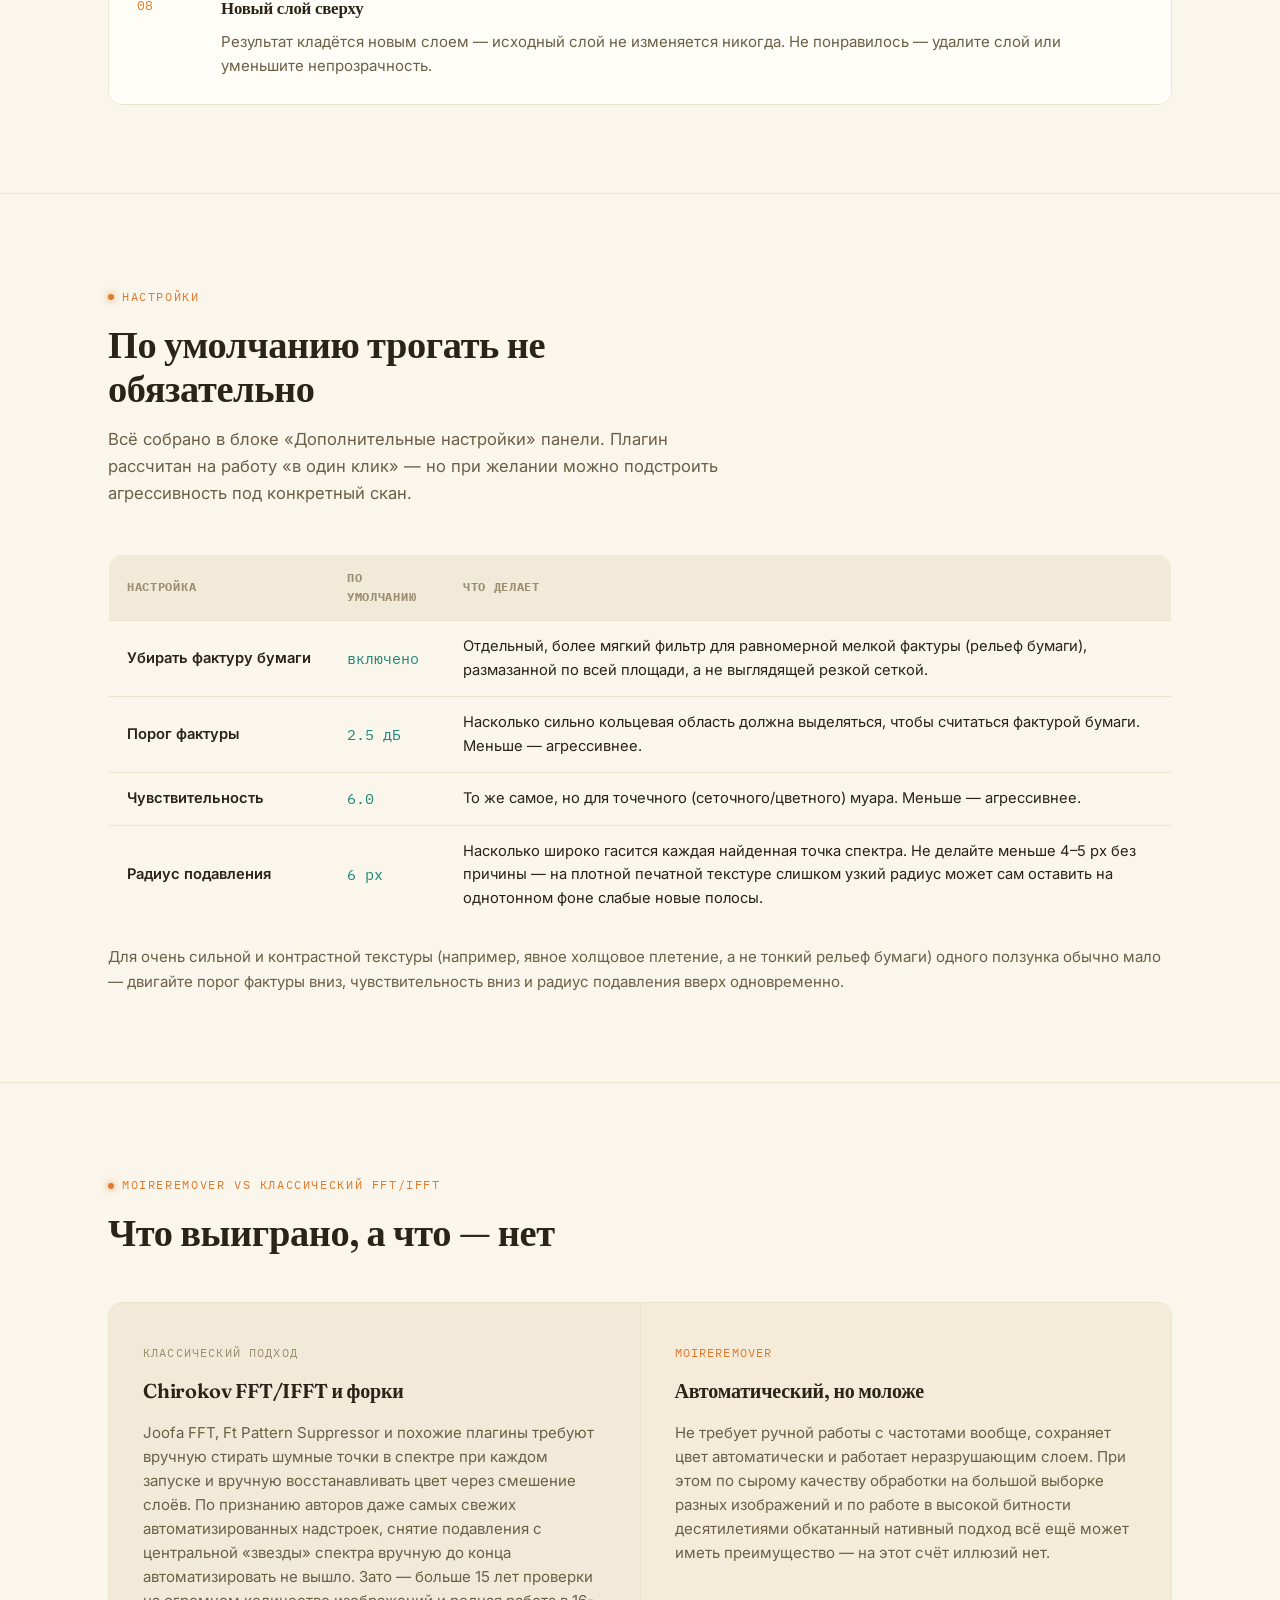
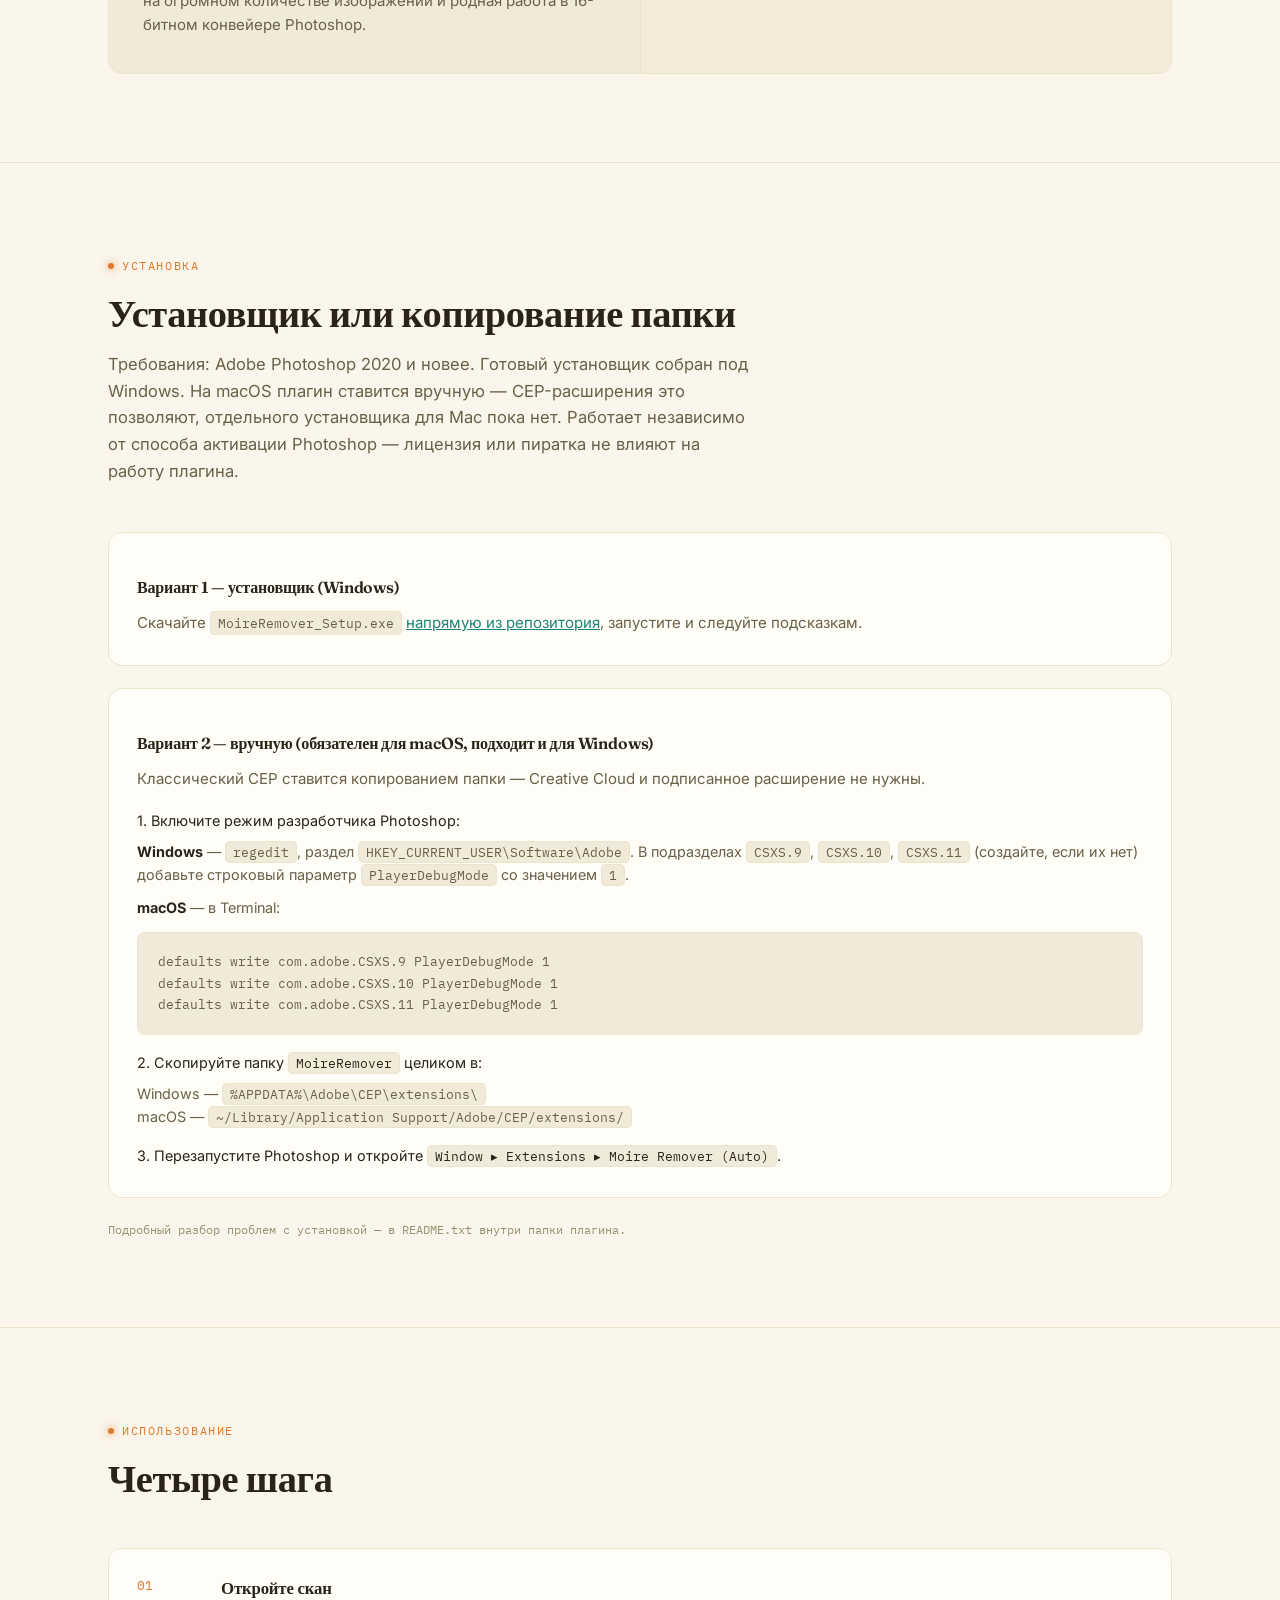
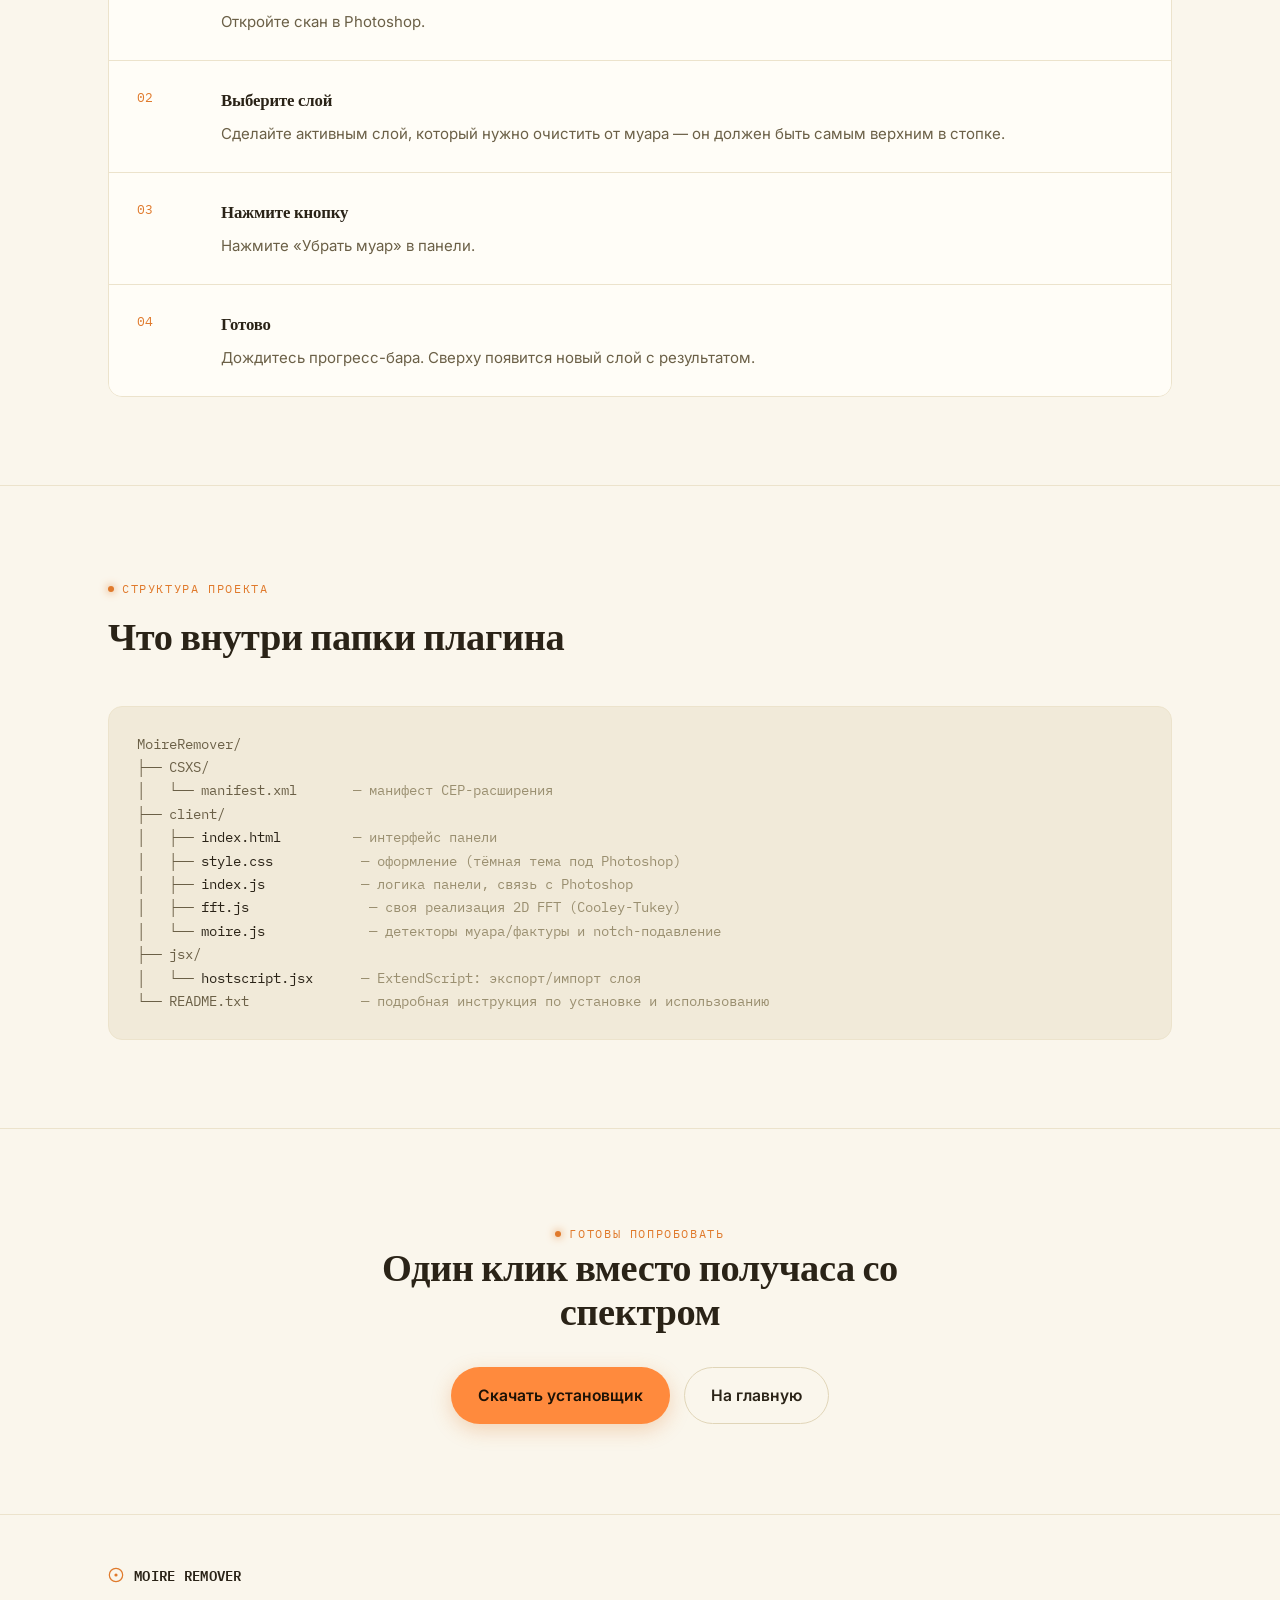
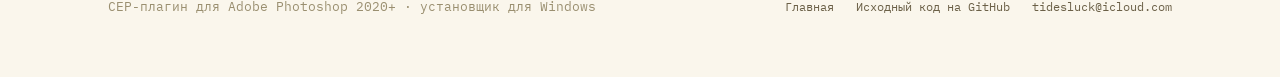
==== commit 43cd4f0c: "Add files via upload" ====
--- a/tech.html
+++ b/tech.html
@@ -210,17 +210,19 @@
       <div class="section-head reveal">
         <span class="eyebrow">Установка</span>
         <h2>Установщик или копирование папки</h2>
-        <p>Требования: Adobe Photoshop 2020 и новее, Windows или macOS.
-          Работает независимо от способа активации Photoshop — лицензия
-          или пиратка не влияют на работу плагина.</p>
+        <p>Требования: Adobe Photoshop 2020 и новее. Готовый установщик
+          собран под Windows. На macOS плагин ставится вручную —
+          CEP-расширения это позволяют, отдельного установщика для Mac
+          пока нет. Работает независимо от способа активации Photoshop —
+          лицензия или пиратка не влияют на работу плагина.</p>
       </div>
 
       <div class="install-steps reveal">
         <div class="cap-card">
           <h3>Вариант 1 — установщик (Windows)</h3>
           <p style="margin-top:10px; font-size:0.94rem;">Скачайте
-            <span class="inline-code">MoireRemover_Setup.exe</span> из
-            <a data-releases href="#" style="color:var(--cyan)">Releases</a>,
+            <span class="inline-code">MoireRemover_Setup.exe</span>
+            <a data-download href="#" style="color:var(--cyan)">напрямую из репозитория</a>,
             запустите и следуйте подсказкам.</p>
         </div>
 
@@ -317,7 +319,7 @@
         <svg width="16" height="16" viewBox="0 0 18 18"><circle cx="9" cy="9" r="7.5" fill="none" stroke="var(--amber)" stroke-width="1.4"/><circle cx="9" cy="9" r="1.8" fill="var(--amber)"/></svg>
         MOIRE&nbsp;REMOVER
       </div>
-      <p class="footer-mark">CEP-плагин для Adobe Photoshop 2020+ · Windows и macOS</p>
+      <p class="footer-mark">CEP-плагин для Adobe Photoshop 2020+ · установщик для Windows</p>
     </div>
     <ul class="footer-links">
       <li><a href="index.html">Главная</a></li>
--- a/style.css
+++ b/style.css
@@ -2,20 +2,21 @@
    MoireRemover — design tokens
    ============================================================ */
 :root{
-  --bg:        #13110c;
-  --bg-soft:   #191510;
-  --card:      #201a12;
-  --card-2:    #241d13;
-  --line:      #382f1e;
-  --line-soft: #2a2417;
-
-  --ink:       #f2e9d8;
-  --ink-dim:   #b8ab90;
-  --ink-faint: #8a7d64;
-
-  --amber:     #ff8a3d;
+  --bg:        #faf6ec;
+  --bg-soft:   #f1ead9;
+  --card:      #fffdf7;
+  --card-2:    #f4ecd8;
+  --line:      #e0d5b8;
+  --line-soft: #ece3cc;
+
+  --ink:       #2a2317;
+  --ink-dim:   #6b6047;
+  --ink-faint: #9a8f70;
+
+  --amber:     #e07a2c;
   --amber-dim: #c96a2c;
-  --cyan:      #6fd6c4;
+  --amber-bg:  #ff8a3d;
+  --cyan:      #1c8577;
 
   --serif:  "Fraunces", "Georgia", serif;
   --sans:   "Inter", -apple-system, "Segoe UI", sans-serif;
@@ -59,9 +60,9 @@
   inset: 0;
   pointer-events: none;
   z-index: 0;
-  background-image: radial-gradient(rgba(242,233,216,0.05) 1px, transparent 1px);
+  background-image: radial-gradient(rgba(42,35,23,0.045) 1px, transparent 1px);
   background-size: 4px 4px;
-  mix-blend-mode: overlay;
+  mix-blend-mode: multiply;
 }
 
 img{ max-width: 100%; display: block; }
@@ -111,7 +112,7 @@
 /* ---------- nav ---------- */
 .nav{
   position: sticky; top: 0; z-index: 40;
-  background: rgba(19,17,12,0.82);
+  background: rgba(250,246,236,0.86);
   backdrop-filter: blur(10px);
   border-bottom: 1px solid var(--line-soft);
 }
@@ -146,7 +147,7 @@
   transition: background .2s, color .2s;
   white-space: nowrap;
 }
-.nav-cta:hover, .nav-cta:focus-visible{ background: var(--amber); color: #14110b !important; }
+.nav-cta:hover, .nav-cta:focus-visible{ background: var(--amber-bg); color: #1c1206 !important; border-color: var(--amber-bg); }
 
 /* ---------- buttons ---------- */
 .btn{
@@ -163,10 +164,11 @@
 }
 .btn:active{ transform: translateY(1px); }
 .btn-primary{
-  background: var(--amber);
-  color: #17110a;
-}
-.btn-primary:hover, .btn-primary:focus-visible{ background: #ffa561; }
+  background: var(--amber-bg);
+  color: #1c1206;
+  box-shadow: 0 6px 20px rgba(224,122,44,0.28);
+}
+.btn-primary:hover, .btn-primary:focus-visible{ background: #ff9a52; }
 .btn-primary svg{ flex: none; }
 .btn-ghost{
   background: transparent;
@@ -349,8 +351,8 @@
   content: "";
   position: absolute; top: 0; bottom: 0; left: -1px;
   width: 2px;
-  background: var(--amber);
-  box-shadow: 0 0 12px rgba(255,138,61,0.6);
+  background: var(--amber-bg);
+  box-shadow: 0 0 10px rgba(255,138,61,0.7);
 }
 .compare-handle::after{
   content: "↔";
@@ -358,11 +360,11 @@
   transform: translate(-50%, -50%);
   width: 38px; height: 38px;
   border-radius: 50%;
-  background: var(--amber);
-  color: #17110a;
+  background: var(--amber-bg);
+  color: #1c1206;
   display: flex; align-items: center; justify-content: center;
   font-size: 1rem;
-  box-shadow: 0 4px 18px rgba(0,0,0,0.4);
+  box-shadow: 0 4px 16px rgba(42,35,23,0.28);
 }
 .compare-range{
   position: absolute; inset: 0;
@@ -600,4 +602,30 @@
   section{ padding: 64px 0; }
   .flow-step{ grid-template-columns: 44px 1fr; padding: 20px; }
   .limits{ padding: 30px 24px; }
-}
+  .spectrum{ max-width: 320px; }
+}
+
+@media (max-width: 560px){
+  .wrap{ padding: 0 18px; }
+  .hero{ padding-top: 40px; padding-bottom: 24px; }
+  .hero-grid{ gap: 32px; }
+  section{ padding: 52px 0; }
+  .nav .wrap{ padding-top: 13px; padding-bottom: 13px; }
+  .nav-logo{ font-size: 0.78rem; }
+  .nav-cta{ padding: 8px 12px; font-size: 0.7rem; }
+  .btn{ width: 100%; justify-content: center; padding: 14px 20px; }
+  .btn-row{ flex-direction: column; align-items: stretch; }
+  .cta-band .btn-row{ align-items: stretch; }
+  .spectrum{ max-width: 240px; }
+  .spectrum-caption{ font-size: 0.6rem; white-space: normal; text-align: center; width: 90%; }
+  .cap-card{ padding: 24px 20px; }
+  .split-col{ padding: 28px 22px; }
+  .compare{ aspect-ratio: 4 / 5; }
+  .compare-tag{ font-size: 0.6rem; padding: 4px 8px; }
+  .compare-handle::after{ width: 32px; height: 32px; font-size: 0.85rem; }
+  table.spec-table{ display: block; overflow-x: auto; white-space: nowrap; }
+  .flow-step{ grid-template-columns: 36px 1fr; gap: 14px; padding: 16px; }
+  .tree{ font-size: 0.72rem; padding: 18px; }
+  .footer-grid{ flex-direction: column; align-items: flex-start; }
+  .cta-band{ padding: 60px 0; }
+}
